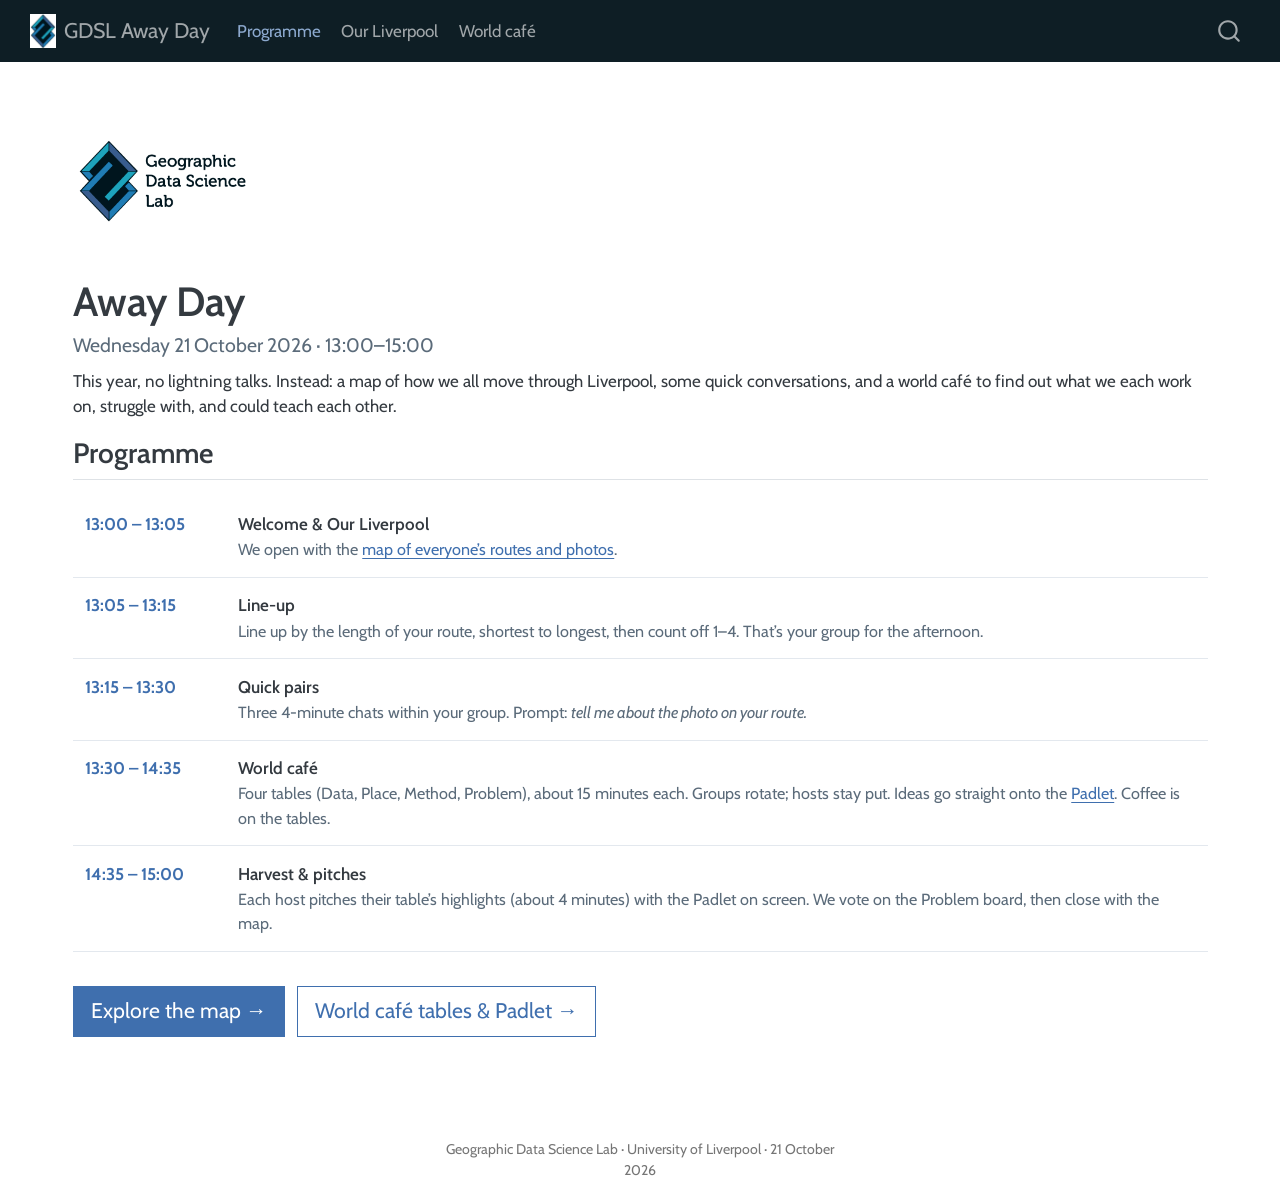
==== docs/index.html @ 43b46b9f "World café page as a single comparison table Co-Authored-By: Claude Opus 5.5 <noreply@anthropic.com>" ====
<!DOCTYPE html>
<html xmlns="http://www.w3.org/1999/xhtml" lang="en" xml:lang="en"><head>

<meta charset="utf-8">
<meta name="generator" content="quarto-1.6.42">

<meta name="viewport" content="width=device-width, initial-scale=1.0, user-scalable=yes">


<title>quarto-inputb98edd5a33e518ed – GDSL Away Day</title>
<style>
code{white-space: pre-wrap;}
span.smallcaps{font-variant: small-caps;}
div.columns{display: flex; gap: min(4vw, 1.5em);}
div.column{flex: auto; overflow-x: auto;}
div.hanging-indent{margin-left: 1.5em; text-indent: -1.5em;}
ul.task-list{list-style: none;}
ul.task-list li input[type="checkbox"] {
  width: 0.8em;
  margin: 0 0.8em 0.2em -1em; /* quarto-specific, see https://github.com/quarto-dev/quarto-cli/issues/4556 */ 
  vertical-align: middle;
}
</style>


<script src="site_libs/quarto-nav/quarto-nav.js"></script>
<script src="site_libs/quarto-nav/headroom.min.js"></script>
<script src="site_libs/clipboard/clipboard.min.js"></script>
<script src="site_libs/quarto-search/autocomplete.umd.js"></script>
<script src="site_libs/quarto-search/fuse.min.js"></script>
<script src="site_libs/quarto-search/quarto-search.js"></script>
<meta name="quarto:offset" content="./">
<link href="./assets/gdsl_icon.png" rel="icon" type="image/png">
<script src="site_libs/quarto-html/quarto.js"></script>
<script src="site_libs/quarto-html/popper.min.js"></script>
<script src="site_libs/quarto-html/tippy.umd.min.js"></script>
<script src="site_libs/quarto-html/anchor.min.js"></script>
<link href="site_libs/quarto-html/tippy.css" rel="stylesheet">
<link href="site_libs/quarto-html/quarto-syntax-highlighting-2f5df379a58b258e96c21c0638c20c03.css" rel="stylesheet" id="quarto-text-highlighting-styles">
<script src="site_libs/bootstrap/bootstrap.min.js"></script>
<link href="site_libs/bootstrap/bootstrap-icons.css" rel="stylesheet">
<link href="site_libs/bootstrap/bootstrap-1942aaee41fdbe46af1eaa742f5dd6d2.min.css" rel="stylesheet" append-hash="true" id="quarto-bootstrap" data-mode="light">
<script id="quarto-search-options" type="application/json">{
  "location": "navbar",
  "copy-button": false,
  "collapse-after": 3,
  "panel-placement": "end",
  "type": "overlay",
  "limit": 50,
  "keyboard-shortcut": [
    "f",
    "/",
    "s"
  ],
  "show-item-context": false,
  "language": {
    "search-no-results-text": "No results",
    "search-matching-documents-text": "matching documents",
    "search-copy-link-title": "Copy link to search",
    "search-hide-matches-text": "Hide additional matches",
    "search-more-match-text": "more match in this document",
    "search-more-matches-text": "more matches in this document",
    "search-clear-button-title": "Clear",
    "search-text-placeholder": "",
    "search-detached-cancel-button-title": "Cancel",
    "search-submit-button-title": "Submit",
    "search-label": "Search"
  }
}</script>
<style>html{ scroll-behavior: smooth; }</style>


</head>

<body class="nav-fixed">

<div id="quarto-search-results"></div>
  <header id="quarto-header" class="headroom fixed-top">
    <nav class="navbar navbar-expand-lg " data-bs-theme="dark">
      <div class="navbar-container container-fluid">
      <div class="navbar-brand-container mx-auto">
    <a href="./index.html" class="navbar-brand navbar-brand-logo">
    <img src="./assets/gdsl_icon.png" alt="" class="navbar-logo">
    </a>
    <a class="navbar-brand" href="./index.html">
    <span class="navbar-title">GDSL Away Day</span>
    </a>
  </div>
            <div id="quarto-search" class="" title="Search"></div>
          <button class="navbar-toggler" type="button" data-bs-toggle="collapse" data-bs-target="#navbarCollapse" aria-controls="navbarCollapse" role="menu" aria-expanded="false" aria-label="Toggle navigation" onclick="if (window.quartoToggleHeadroom) { window.quartoToggleHeadroom(); }">
  <span class="navbar-toggler-icon"></span>
</button>
          <div class="collapse navbar-collapse" id="navbarCollapse">
            <ul class="navbar-nav navbar-nav-scroll me-auto">
  <li class="nav-item">
    <a class="nav-link active" href="./index.html" aria-current="page"> 
<span class="menu-text">Programme</span></a>
  </li>  
  <li class="nav-item">
    <a class="nav-link" href="./map.html"> 
<span class="menu-text">Our Liverpool</span></a>
  </li>  
  <li class="nav-item">
    <a class="nav-link" href="./tables.html"> 
<span class="menu-text">World café</span></a>
  </li>  
</ul>
          </div> <!-- /navcollapse -->
            <div class="quarto-navbar-tools">
</div>
      </div> <!-- /container-fluid -->
    </nav>
</header>
<!-- content -->
<div id="quarto-content" class="quarto-container page-columns page-rows-contents page-layout-full page-navbar">
<!-- sidebar -->
<!-- margin-sidebar -->
    
<!-- main -->
<main class="content column-page" id="quarto-document-content"><header id="title-block-header" class="quarto-title-block"></header>




<div class="hero">
<p><img src="assets/gdsl_logo.png" alt="Geographic Data Science Lab" class="hero-logo"></p>
<section id="away-day" class="level1">
<h1>Away Day</h1>
<div class="when">
Wednesday 21 October 2026 · 13:00–15:00
</div>
</section>
</div>
<p>This year, no lightning talks. Instead: a map of how we all move through Liverpool, some quick conversations, and a world café to find out what we each work on, struggle with, and could teach each other.</p>
<section id="programme" class="level2">
<h2 class="anchored" data-anchor-id="programme">Programme</h2>
<table class="agenda">
<tbody><tr>
<td class="t">
13:00 – 13:05
</td>
<td>
<div class="what">
Welcome &amp; Our Liverpool
</div>
<div class="how">
We open with the <a href="map.html">map of everyone’s routes and photos</a>.
</div>
</td>
</tr>
<tr>
<td class="t">
13:05 – 13:15
</td>
<td>
<div class="what">
Line-up
</div>
<div class="how">
Line up by the length of your route, shortest to longest, then count off 1–4. That’s your group for the afternoon.
</div>
</td>
</tr>
<tr>
<td class="t">
13:15 – 13:30
</td>
<td>
<div class="what">
Quick pairs
</div>
<div class="how">
Three 4-minute chats within your group. Prompt: <em>tell me about the photo on your route.</em>
</div>
</td>
</tr>
<tr>
<td class="t">
13:30 – 14:35
</td>
<td>
<div class="what">
World café
</div>
<div class="how">
Four tables (Data, Place, Method, Problem), about 15 minutes each. Groups rotate; hosts stay put. Ideas go straight onto the <a href="tables.html">Padlet</a>. Coffee is on the tables.
</div>
</td>
</tr>
<tr>
<td class="t">
14:35 – 15:00
</td>
<td>
<div class="what">
Harvest &amp; pitches
</div>
<div class="how">
Each host pitches their table’s highlights (about 4 minutes) with the Padlet on screen. We vote on the Problem board, then close with the map.
</div>
</td>
</tr>
</tbody></table>
<p><a href="./map.html" class="btn btn-primary btn-lg">Explore the map →</a> &nbsp; <a href="./tables.html" class="btn btn-outline-primary btn-lg">World café tables &amp; Padlet →</a></p>


</section>

</main> <!-- /main -->
<script id="quarto-html-after-body" type="application/javascript">
window.document.addEventListener("DOMContentLoaded", function (event) {
  const toggleBodyColorMode = (bsSheetEl) => {
    const mode = bsSheetEl.getAttribute("data-mode");
    const bodyEl = window.document.querySelector("body");
    if (mode === "dark") {
      bodyEl.classList.add("quarto-dark");
      bodyEl.classList.remove("quarto-light");
    } else {
      bodyEl.classList.add("quarto-light");
      bodyEl.classList.remove("quarto-dark");
    }
  }
  const toggleBodyColorPrimary = () => {
    const bsSheetEl = window.document.querySelector("link#quarto-bootstrap");
    if (bsSheetEl) {
      toggleBodyColorMode(bsSheetEl);
    }
  }
  toggleBodyColorPrimary();  
  const icon = "";
  const anchorJS = new window.AnchorJS();
  anchorJS.options = {
    placement: 'right',
    icon: icon
  };
  anchorJS.add('.anchored');
  const isCodeAnnotation = (el) => {
    for (const clz of el.classList) {
      if (clz.startsWith('code-annotation-')) {                     
        return true;
      }
    }
    return false;
  }
  const onCopySuccess = function(e) {
    // button target
    const button = e.trigger;
    // don't keep focus
    button.blur();
    // flash "checked"
    button.classList.add('code-copy-button-checked');
    var currentTitle = button.getAttribute("title");
    button.setAttribute("title", "Copied!");
    let tooltip;
    if (window.bootstrap) {
      button.setAttribute("data-bs-toggle", "tooltip");
      button.setAttribute("data-bs-placement", "left");
      button.setAttribute("data-bs-title", "Copied!");
      tooltip = new bootstrap.Tooltip(button, 
        { trigger: "manual", 
          customClass: "code-copy-button-tooltip",
          offset: [0, -8]});
      tooltip.show();    
    }
    setTimeout(function() {
      if (tooltip) {
        tooltip.hide();
        button.removeAttribute("data-bs-title");
        button.removeAttribute("data-bs-toggle");
        button.removeAttribute("data-bs-placement");
      }
      button.setAttribute("title", currentTitle);
      button.classList.remove('code-copy-button-checked');
    }, 1000);
    // clear code selection
    e.clearSelection();
  }
  const getTextToCopy = function(trigger) {
      const codeEl = trigger.previousElementSibling.cloneNode(true);
      for (const childEl of codeEl.children) {
        if (isCodeAnnotation(childEl)) {
          childEl.remove();
        }
      }
      return codeEl.innerText;
  }
  const clipboard = new window.ClipboardJS('.code-copy-button:not([data-in-quarto-modal])', {
    text: getTextToCopy
  });
  clipboard.on('success', onCopySuccess);
  if (window.document.getElementById('quarto-embedded-source-code-modal')) {
    const clipboardModal = new window.ClipboardJS('.code-copy-button[data-in-quarto-modal]', {
      text: getTextToCopy,
      container: window.document.getElementById('quarto-embedded-source-code-modal')
    });
    clipboardModal.on('success', onCopySuccess);
  }
    var localhostRegex = new RegExp(/^(?:http|https):\/\/localhost\:?[0-9]*\//);
    var mailtoRegex = new RegExp(/^mailto:/);
      var filterRegex = new RegExp('/' + window.location.host + '/');
    var isInternal = (href) => {
        return filterRegex.test(href) || localhostRegex.test(href) || mailtoRegex.test(href);
    }
    // Inspect non-navigation links and adorn them if external
 	var links = window.document.querySelectorAll('a[href]:not(.nav-link):not(.navbar-brand):not(.toc-action):not(.sidebar-link):not(.sidebar-item-toggle):not(.pagination-link):not(.no-external):not([aria-hidden]):not(.dropdown-item):not(.quarto-navigation-tool):not(.about-link)');
    for (var i=0; i<links.length; i++) {
      const link = links[i];
      if (!isInternal(link.href)) {
        // undo the damage that might have been done by quarto-nav.js in the case of
        // links that we want to consider external
        if (link.dataset.originalHref !== undefined) {
          link.href = link.dataset.originalHref;
        }
      }
    }
  function tippyHover(el, contentFn, onTriggerFn, onUntriggerFn) {
    const config = {
      allowHTML: true,
      maxWidth: 500,
      delay: 100,
      arrow: false,
      appendTo: function(el) {
          return el.parentElement;
      },
      interactive: true,
      interactiveBorder: 10,
      theme: 'quarto',
      placement: 'bottom-start',
    };
    if (contentFn) {
      config.content = contentFn;
    }
    if (onTriggerFn) {
      config.onTrigger = onTriggerFn;
    }
    if (onUntriggerFn) {
      config.onUntrigger = onUntriggerFn;
    }
    window.tippy(el, config); 
  }
  const noterefs = window.document.querySelectorAll('a[role="doc-noteref"]');
  for (var i=0; i<noterefs.length; i++) {
    const ref = noterefs[i];
    tippyHover(ref, function() {
      // use id or data attribute instead here
      let href = ref.getAttribute('data-footnote-href') || ref.getAttribute('href');
      try { href = new URL(href).hash; } catch {}
      const id = href.replace(/^#\/?/, "");
      const note = window.document.getElementById(id);
      if (note) {
        return note.innerHTML;
      } else {
        return "";
      }
    });
  }
  const xrefs = window.document.querySelectorAll('a.quarto-xref');
  const processXRef = (id, note) => {
    // Strip column container classes
    const stripColumnClz = (el) => {
      el.classList.remove("page-full", "page-columns");
      if (el.children) {
        for (const child of el.children) {
          stripColumnClz(child);
        }
      }
    }
    stripColumnClz(note)
    if (id === null || id.startsWith('sec-')) {
      // Special case sections, only their first couple elements
      const container = document.createElement("div");
      if (note.children && note.children.length > 2) {
        container.appendChild(note.children[0].cloneNode(true));
        for (let i = 1; i < note.children.length; i++) {
          const child = note.children[i];
          if (child.tagName === "P" && child.innerText === "") {
            continue;
          } else {
            container.appendChild(child.cloneNode(true));
            break;
          }
        }
        if (window.Quarto?.typesetMath) {
          window.Quarto.typesetMath(container);
        }
        return container.innerHTML
      } else {
        if (window.Quarto?.typesetMath) {
          window.Quarto.typesetMath(note);
        }
        return note.innerHTML;
      }
    } else {
      // Remove any anchor links if they are present
      const anchorLink = note.querySelector('a.anchorjs-link');
      if (anchorLink) {
        anchorLink.remove();
      }
      if (window.Quarto?.typesetMath) {
        window.Quarto.typesetMath(note);
      }
      if (note.classList.contains("callout")) {
        return note.outerHTML;
      } else {
        return note.innerHTML;
      }
    }
  }
  for (var i=0; i<xrefs.length; i++) {
    const xref = xrefs[i];
    tippyHover(xref, undefined, function(instance) {
      instance.disable();
      let url = xref.getAttribute('href');
      let hash = undefined; 
      if (url.startsWith('#')) {
        hash = url;
      } else {
        try { hash = new URL(url).hash; } catch {}
      }
      if (hash) {
        const id = hash.replace(/^#\/?/, "");
        const note = window.document.getElementById(id);
        if (note !== null) {
          try {
            const html = processXRef(id, note.cloneNode(true));
            instance.setContent(html);
          } finally {
            instance.enable();
            instance.show();
          }
        } else {
          // See if we can fetch this
          fetch(url.split('#')[0])
          .then(res => res.text())
          .then(html => {
            const parser = new DOMParser();
            const htmlDoc = parser.parseFromString(html, "text/html");
            const note = htmlDoc.getElementById(id);
            if (note !== null) {
              const html = processXRef(id, note);
              instance.setContent(html);
            } 
          }).finally(() => {
            instance.enable();
            instance.show();
          });
        }
      } else {
        // See if we can fetch a full url (with no hash to target)
        // This is a special case and we should probably do some content thinning / targeting
        fetch(url)
        .then(res => res.text())
        .then(html => {
          const parser = new DOMParser();
          const htmlDoc = parser.parseFromString(html, "text/html");
          const note = htmlDoc.querySelector('main.content');
          if (note !== null) {
            // This should only happen for chapter cross references
            // (since there is no id in the URL)
            // remove the first header
            if (note.children.length > 0 && note.children[0].tagName === "HEADER") {
              note.children[0].remove();
            }
            const html = processXRef(null, note);
            instance.setContent(html);
          } 
        }).finally(() => {
          instance.enable();
          instance.show();
        });
      }
    }, function(instance) {
    });
  }
      let selectedAnnoteEl;
      const selectorForAnnotation = ( cell, annotation) => {
        let cellAttr = 'data-code-cell="' + cell + '"';
        let lineAttr = 'data-code-annotation="' +  annotation + '"';
        const selector = 'span[' + cellAttr + '][' + lineAttr + ']';
        return selector;
      }
      const selectCodeLines = (annoteEl) => {
        const doc = window.document;
        const targetCell = annoteEl.getAttribute("data-target-cell");
        const targetAnnotation = annoteEl.getAttribute("data-target-annotation");
        const annoteSpan = window.document.querySelector(selectorForAnnotation(targetCell, targetAnnotation));
        const lines = annoteSpan.getAttribute("data-code-lines").split(",");
        const lineIds = lines.map((line) => {
          return targetCell + "-" + line;
        })
        let top = null;
        let height = null;
        let parent = null;
        if (lineIds.length > 0) {
            //compute the position of the single el (top and bottom and make a div)
            const el = window.document.getElementById(lineIds[0]);
            top = el.offsetTop;
            height = el.offsetHeight;
            parent = el.parentElement.parentElement;
          if (lineIds.length > 1) {
            const lastEl = window.document.getElementById(lineIds[lineIds.length - 1]);
            const bottom = lastEl.offsetTop + lastEl.offsetHeight;
            height = bottom - top;
          }
          if (top !== null && height !== null && parent !== null) {
            // cook up a div (if necessary) and position it 
            let div = window.document.getElementById("code-annotation-line-highlight");
            if (div === null) {
              div = window.document.createElement("div");
              div.setAttribute("id", "code-annotation-line-highlight");
              div.style.position = 'absolute';
              parent.appendChild(div);
            }
            div.style.top = top - 2 + "px";
            div.style.height = height + 4 + "px";
            div.style.left = 0;
            let gutterDiv = window.document.getElementById("code-annotation-line-highlight-gutter");
            if (gutterDiv === null) {
              gutterDiv = window.document.createElement("div");
              gutterDiv.setAttribute("id", "code-annotation-line-highlight-gutter");
              gutterDiv.style.position = 'absolute';
              const codeCell = window.document.getElementById(targetCell);
              const gutter = codeCell.querySelector('.code-annotation-gutter');
              gutter.appendChild(gutterDiv);
            }
            gutterDiv.style.top = top - 2 + "px";
            gutterDiv.style.height = height + 4 + "px";
          }
          selectedAnnoteEl = annoteEl;
        }
      };
      const unselectCodeLines = () => {
        const elementsIds = ["code-annotation-line-highlight", "code-annotation-line-highlight-gutter"];
        elementsIds.forEach((elId) => {
          const div = window.document.getElementById(elId);
          if (div) {
            div.remove();
          }
        });
        selectedAnnoteEl = undefined;
      };
        // Handle positioning of the toggle
    window.addEventListener(
      "resize",
      throttle(() => {
        elRect = undefined;
        if (selectedAnnoteEl) {
          selectCodeLines(selectedAnnoteEl);
        }
      }, 10)
    );
    function throttle(fn, ms) {
    let throttle = false;
    let timer;
      return (...args) => {
        if(!throttle) { // first call gets through
            fn.apply(this, args);
            throttle = true;
        } else { // all the others get throttled
            if(timer) clearTimeout(timer); // cancel #2
            timer = setTimeout(() => {
              fn.apply(this, args);
              timer = throttle = false;
            }, ms);
        }
      };
    }
      // Attach click handler to the DT
      const annoteDls = window.document.querySelectorAll('dt[data-target-cell]');
      for (const annoteDlNode of annoteDls) {
        annoteDlNode.addEventListener('click', (event) => {
          const clickedEl = event.target;
          if (clickedEl !== selectedAnnoteEl) {
            unselectCodeLines();
            const activeEl = window.document.querySelector('dt[data-target-cell].code-annotation-active');
            if (activeEl) {
              activeEl.classList.remove('code-annotation-active');
            }
            selectCodeLines(clickedEl);
            clickedEl.classList.add('code-annotation-active');
          } else {
            // Unselect the line
            unselectCodeLines();
            clickedEl.classList.remove('code-annotation-active');
          }
        });
      }
  const findCites = (el) => {
    const parentEl = el.parentElement;
    if (parentEl) {
      const cites = parentEl.dataset.cites;
      if (cites) {
        return {
          el,
          cites: cites.split(' ')
        };
      } else {
        return findCites(el.parentElement)
      }
    } else {
      return undefined;
    }
  };
  var bibliorefs = window.document.querySelectorAll('a[role="doc-biblioref"]');
  for (var i=0; i<bibliorefs.length; i++) {
    const ref = bibliorefs[i];
    const citeInfo = findCites(ref);
    if (citeInfo) {
      tippyHover(citeInfo.el, function() {
        var popup = window.document.createElement('div');
        citeInfo.cites.forEach(function(cite) {
          var citeDiv = window.document.createElement('div');
          citeDiv.classList.add('hanging-indent');
          citeDiv.classList.add('csl-entry');
          var biblioDiv = window.document.getElementById('ref-' + cite);
          if (biblioDiv) {
            citeDiv.innerHTML = biblioDiv.innerHTML;
          }
          popup.appendChild(citeDiv);
        });
        return popup.innerHTML;
      });
    }
  }
});
</script>
</div> <!-- /content -->
<footer class="footer">
  <div class="nav-footer">
    <div class="nav-footer-left">
      &nbsp;
    </div>   
    <div class="nav-footer-center">
<p>Geographic Data Science Lab · University of Liverpool · 21 October 2026</p>
</div>
    <div class="nav-footer-right">
      &nbsp;
    </div>
  </div>
</footer>




<script src="site_libs/quarto-html/zenscroll-min.js"></script>
</body></html>
---- docs/site_libs/quarto-html/tippy.css ----
.tippy-box[data-animation=fade][data-state=hidden]{opacity:0}[data-tippy-root]{max-width:calc(100vw - 10px)}.tippy-box{position:relative;background-color:#333;color:#fff;border-radius:4px;font-size:14px;line-height:1.4;white-space:normal;outline:0;transition-property:transform,visibility,opacity}.tippy-box[data-placement^=top]>.tippy-arrow{bottom:0}.tippy-box[data-placement^=top]>.tippy-arrow:before{bottom:-7px;left:0;border-width:8px 8px 0;border-top-color:initial;transform-origin:center top}.tippy-box[data-placement^=bottom]>.tippy-arrow{top:0}.tippy-box[data-placement^=bottom]>.tippy-arrow:before{top:-7px;left:0;border-width:0 8px 8px;border-bottom-color:initial;transform-origin:center bottom}.tippy-box[data-placement^=left]>.tippy-arrow{right:0}.tippy-box[data-placement^=left]>.tippy-arrow:before{border-width:8px 0 8px 8px;border-left-color:initial;right:-7px;transform-origin:center left}.tippy-box[data-placement^=right]>.tippy-arrow{left:0}.tippy-box[data-placement^=right]>.tippy-arrow:before{left:-7px;border-width:8px 8px 8px 0;border-right-color:initial;transform-origin:center right}.tippy-box[data-inertia][data-state=visible]{transition-timing-function:cubic-bezier(.54,1.5,.38,1.11)}.tippy-arrow{width:16px;height:16px;color:#333}.tippy-arrow:before{content:"";position:absolute;border-color:transparent;border-style:solid}.tippy-content{position:relative;padding:5px 9px;z-index:1}
---- docs/site_libs/quarto-html/quarto-syntax-highlighting-2f5df379a58b258e96c21c0638c20c03.css ----
/* quarto syntax highlight colors */
:root {
  --quarto-hl-ot-color: #003B4F;
  --quarto-hl-at-color: #657422;
  --quarto-hl-ss-color: #20794D;
  --quarto-hl-an-color: #5E5E5E;
  --quarto-hl-fu-color: #4758AB;
  --quarto-hl-st-color: #20794D;
  --quarto-hl-cf-color: #003B4F;
  --quarto-hl-op-color: #5E5E5E;
  --quarto-hl-er-color: #AD0000;
  --quarto-hl-bn-color: #AD0000;
  --quarto-hl-al-color: #AD0000;
  --quarto-hl-va-color: #111111;
  --quarto-hl-bu-color: inherit;
  --quarto-hl-ex-color: inherit;
  --quarto-hl-pp-color: #AD0000;
  --quarto-hl-in-color: #5E5E5E;
  --quarto-hl-vs-color: #20794D;
  --quarto-hl-wa-color: #5E5E5E;
  --quarto-hl-do-color: #5E5E5E;
  --quarto-hl-im-color: #00769E;
  --quarto-hl-ch-color: #20794D;
  --quarto-hl-dt-color: #AD0000;
  --quarto-hl-fl-color: #AD0000;
  --quarto-hl-co-color: #5E5E5E;
  --quarto-hl-cv-color: #5E5E5E;
  --quarto-hl-cn-color: #8f5902;
  --quarto-hl-sc-color: #5E5E5E;
  --quarto-hl-dv-color: #AD0000;
  --quarto-hl-kw-color: #003B4F;
}

/* other quarto variables */
:root {
  --quarto-font-monospace: SFMono-Regular, Menlo, Monaco, Consolas, "Liberation Mono", "Courier New", monospace;
}

pre > code.sourceCode > span {
  color: #003B4F;
}

code span {
  color: #003B4F;
}

code.sourceCode > span {
  color: #003B4F;
}

div.sourceCode,
div.sourceCode pre.sourceCode {
  color: #003B4F;
}

code span.ot {
  color: #003B4F;
  font-style: inherit;
}

code span.at {
  color: #657422;
  font-style: inherit;
}

code span.ss {
  color: #20794D;
  font-style: inherit;
}

code span.an {
  color: #5E5E5E;
  font-style: inherit;
}

code span.fu {
  color: #4758AB;
  font-style: inherit;
}

code span.st {
  color: #20794D;
  font-style: inherit;
}

code span.cf {
  color: #003B4F;
  font-weight: bold;
  font-style: inherit;
}

code span.op {
  color: #5E5E5E;
  font-style: inherit;
}

code span.er {
  color: #AD0000;
  font-style: inherit;
}

code span.bn {
  color: #AD0000;
  font-style: inherit;
}

code span.al {
  color: #AD0000;
  font-style: inherit;
}

code span.va {
  color: #111111;
  font-style: inherit;
}

code span.bu {
  font-style: inherit;
}

code span.ex {
  font-style: inherit;
}

code span.pp {
  color: #AD0000;
  font-style: inherit;
}

code span.in {
  color: #5E5E5E;
  font-style: inherit;
}

code span.vs {
  color: #20794D;
  font-style: inherit;
}

code span.wa {
  color: #5E5E5E;
  font-style: italic;
}

code span.do {
  color: #5E5E5E;
  font-style: italic;
}

code span.im {
  color: #00769E;
  font-style: inherit;
}

code span.ch {
  color: #20794D;
  font-style: inherit;
}

code span.dt {
  color: #AD0000;
  font-style: inherit;
}

code span.fl {
  color: #AD0000;
  font-style: inherit;
}

code span.co {
  color: #5E5E5E;
  font-style: inherit;
}

code span.cv {
  color: #5E5E5E;
  font-style: italic;
}

code span.cn {
  color: #8f5902;
  font-style: inherit;
}

code span.sc {
  color: #5E5E5E;
  font-style: inherit;
}

code span.dv {
  color: #AD0000;
  font-style: inherit;
}

code span.kw {
  color: #003B4F;
  font-weight: bold;
  font-style: inherit;
}

.prevent-inlining {
  content: "</";
}

/*# sourceMappingURL=35eb38a806ee71ea6d2563be2308c832.css.map */
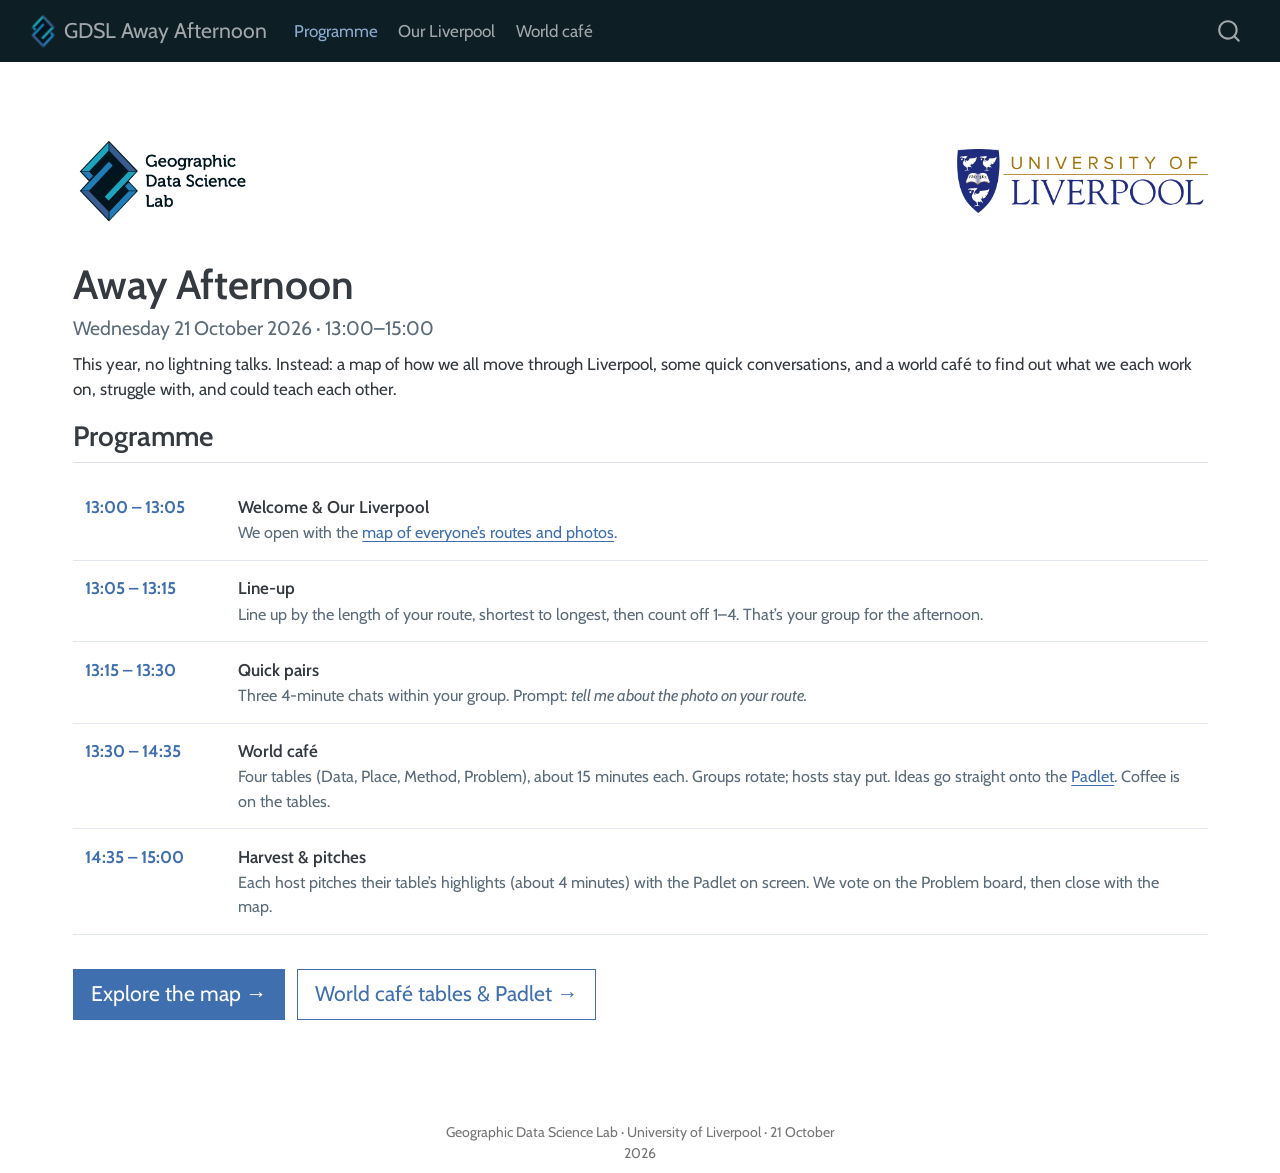
==== commit 16594c3a: "Add University of Liverpool logo; rename to Away Afternoon Co-Authored-By: Claude Opus 5.5 <noreply@" ====
--- a/docs/index.html
+++ b/docs/index.html
@@ -7,7 +7,7 @@
 <meta name="viewport" content="width=device-width, initial-scale=1.0, user-scalable=yes">
 
 
-<title>quarto-inputb98edd5a33e518ed – GDSL Away Day</title>
+<title>quarto-inputb445749366f8cb47 – GDSL Away Afternoon</title>
 <style>
 code{white-space: pre-wrap;}
 span.smallcaps{font-variant: small-caps;}
@@ -39,7 +39,7 @@
 <link href="site_libs/quarto-html/quarto-syntax-highlighting-2f5df379a58b258e96c21c0638c20c03.css" rel="stylesheet" id="quarto-text-highlighting-styles">
 <script src="site_libs/bootstrap/bootstrap.min.js"></script>
 <link href="site_libs/bootstrap/bootstrap-icons.css" rel="stylesheet">
-<link href="site_libs/bootstrap/bootstrap-1942aaee41fdbe46af1eaa742f5dd6d2.min.css" rel="stylesheet" append-hash="true" id="quarto-bootstrap" data-mode="light">
+<link href="site_libs/bootstrap/bootstrap-aa9e4df9c496df22d9a71635f9dbc5fb.min.css" rel="stylesheet" append-hash="true" id="quarto-bootstrap" data-mode="light">
 <script id="quarto-search-options" type="application/json">{
   "location": "navbar",
   "copy-button": false,
@@ -83,7 +83,7 @@
     <img src="./assets/gdsl_icon.png" alt="" class="navbar-logo">
     </a>
     <a class="navbar-brand" href="./index.html">
-    <span class="navbar-title">GDSL Away Day</span>
+    <span class="navbar-title">GDSL Away Afternoon</span>
     </a>
   </div>
             <div id="quarto-search" class="" title="Search"></div>
@@ -123,9 +123,11 @@
 
 
 <div class="hero">
-<p><img src="assets/gdsl_logo.png" alt="Geographic Data Science Lab" class="hero-logo"></p>
-<section id="away-day" class="level1">
-<h1>Away Day</h1>
+<div class="logos">
+<img src="assets/gdsl_logo.png" alt="Geographic Data Science Lab" class="hero-logo"><img src="assets/uol_logo.png" alt="University of Liverpool" class="hero-logo uol">
+</div>
+<section id="away-afternoon" class="level1">
+<h1>Away Afternoon</h1>
 <div class="when">
 Wednesday 21 October 2026 · 13:00–15:00
 </div>
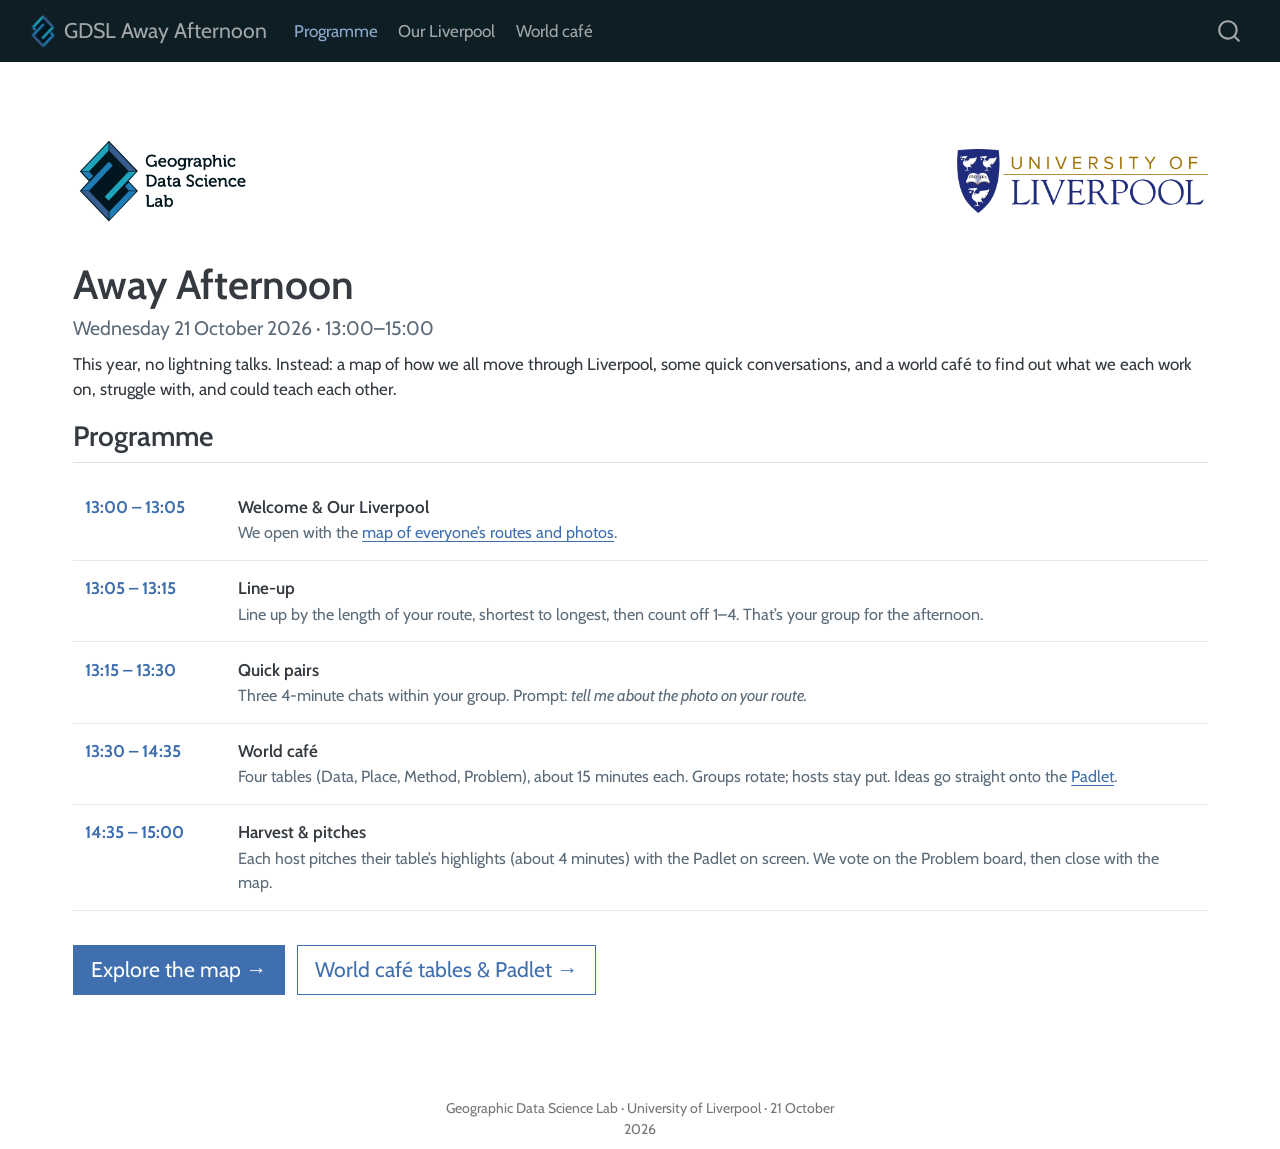
==== commit 74b32f87: "Remove coffee line from programme Co-Authored-By: Claude Opus 5.5 <noreply@anthropic.com> Claude-Ses" ====
--- a/docs/index.html
+++ b/docs/index.html
@@ -7,7 +7,7 @@
 <meta name="viewport" content="width=device-width, initial-scale=1.0, user-scalable=yes">
 
 
-<title>quarto-inputb445749366f8cb47 – GDSL Away Afternoon</title>
+<title>quarto-inpute44a6a1ed78a7794 – GDSL Away Afternoon</title>
 <style>
 code{white-space: pre-wrap;}
 span.smallcaps{font-variant: small-caps;}
@@ -185,7 +185,7 @@
 World café
 </div>
 <div class="how">
-Four tables (Data, Place, Method, Problem), about 15 minutes each. Groups rotate; hosts stay put. Ideas go straight onto the <a href="tables.html">Padlet</a>. Coffee is on the tables.
+Four tables (Data, Place, Method, Problem), about 15 minutes each. Groups rotate; hosts stay put. Ideas go straight onto the <a href="tables.html">Padlet</a>.
 </div>
 </td>
 </tr>
